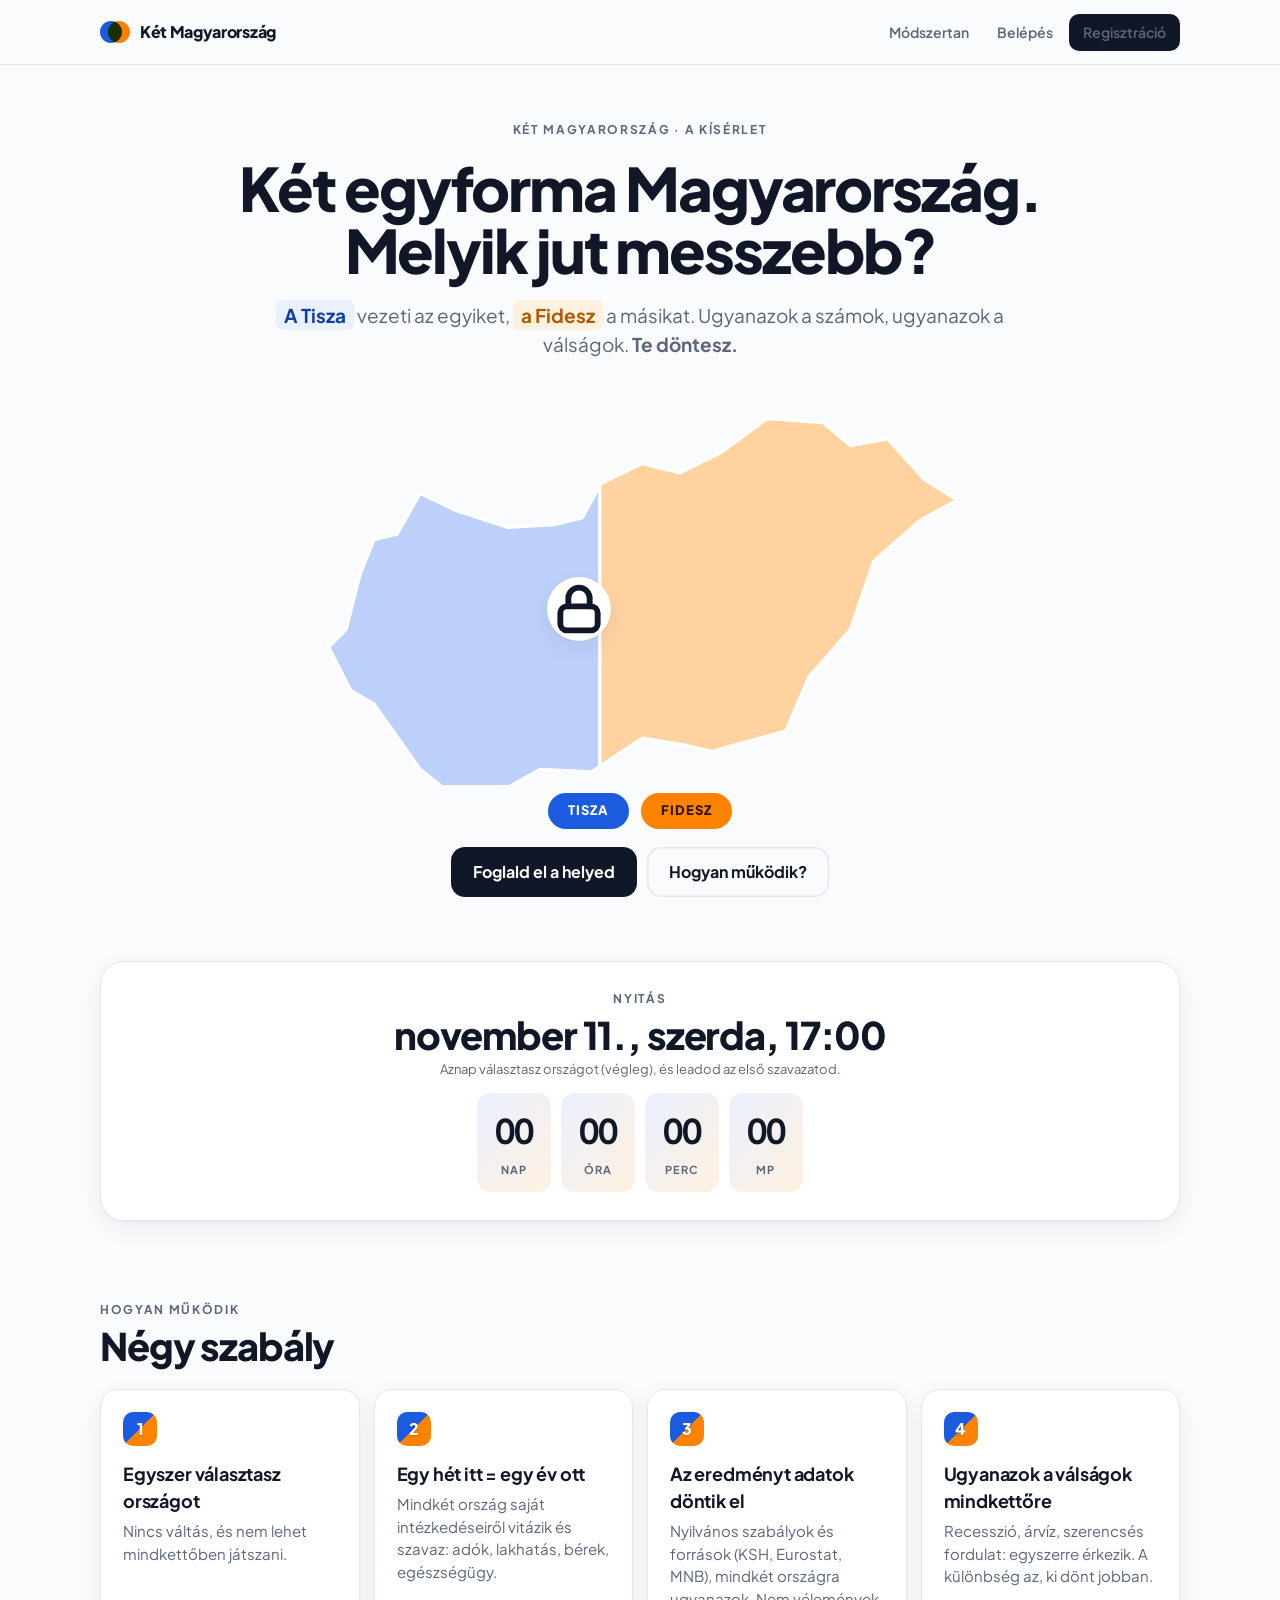
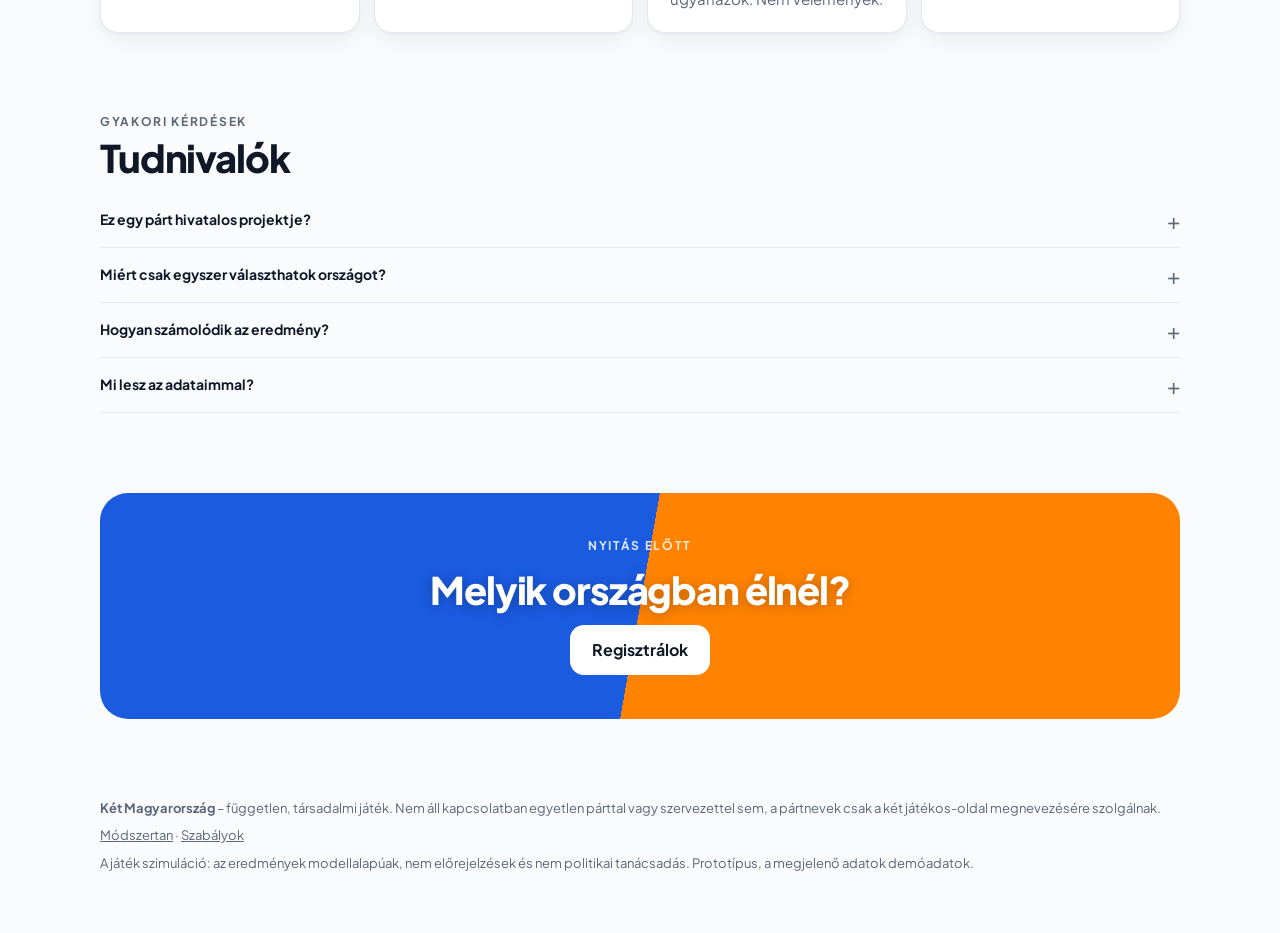
==== demo/index.html @ 7588bc9d "Demó: /demo/ (backend nélkül, localStorage, belépőkód 123456) Co-Authored-By: Claude Sonnet 5.5 <nor" ====
<!doctype html>
<html lang="hu">
<head>
  <meta charset="utf-8">
  <meta name="viewport" content="width=device-width, initial-scale=1">
  <title>Két Magyarország – demó</title>
  <meta name="robots" content="noindex, nofollow">
  <meta name="description" content="Két egyforma Magyarország. Az egyiket a Tisza vezeti, a másikat a Fidesz. Melyik jut messzebb? Te döntesz.">
  <link rel="preconnect" href="https://fonts.googleapis.com">
  <link rel="preconnect" href="https://fonts.gstatic.com" crossorigin>
  <link href="https://fonts.googleapis.com/css2?family=Plus+Jakarta+Sans:wght@400;600;700;800&display=swap" rel="stylesheet">
  <link rel="stylesheet" href="styles.css?v=20261114c">
  <link rel="manifest" href="manifest.json">
  <meta name="theme-color" content="#1b5be0">
  <meta name="apple-mobile-web-app-capable" content="yes">
</head>
<body>
  <header class="top"><div class="wrap">
    <a class="logo" href="#/"><i></i>Két Magyarország</a>
    <nav class="nav" id="nav" aria-label="Főmenü"></nav>
  </div></header>
  <main id="view"></main>
  <nav id="tabbar" class="tabbar" aria-label="Alkalmazás menü" hidden></nav>
  <footer><div class="wrap">
    <div><strong>Két Magyarország</strong> – független, társadalmi játék. Nem áll kapcsolatban egyetlen párttal vagy szervezettel sem, a pártnevek csak a két játékos-oldal megnevezésére szolgálnak.</div>
    <div><a href="#/modszertan">Módszertan</a> · <a href="#/szabalyok">Szabályok</a></div>
    <div>A játék szimuláció: az eredmények modellalapúak, nem előrejelzések és nem politikai tanácsadás. Prototípus, a megjelenő adatok demóadatok.</div>
  </div></footer>
  <script src="config.js?v=20261114c"></script>
  <script src="data/catalog.js?v=20261114c"></script>
  <script src="vote.js?v=20261114c"></script>
  <script src="ui.js?v=20261114c"></script>
  <script src="civic.js?v=20261114c"></script>
  <script src="forum.js?v=20261114c"></script>
  <script src="country.js?v=20261114c"></script>
  <script src="pages.js?v=20261114c"></script>
  <script src="sb.js?v=20261114c"></script>
  <script src="app.js?v=20261114c"></script>
</body>
</html>
---- demo/styles.css ----
:root {
  --tisza: #1b5be0;
  --tisza-ink: #0f3fa6;
  --tisza-soft: #eaf0fe;
  --tisza-mid: #c5d6fb;
  --fidesz: #ff8300;
  --fidesz-ink: #b25a00;
  --fidesz-soft: #fff1e0;
  --fidesz-mid: #ffd6a3;
  --bg: #fafbfd;
  --card: #ffffff;
  --ink: #101828;
  --muted: #5b6678;
  --line: #e4e8f0;
  --radius: 18px;
  --shadow: 0 1px 2px rgba(16, 24, 40, 0.04), 0 8px 24px rgba(16, 24, 40, 0.06);
  --font: "Plus Jakarta Sans", system-ui, -apple-system, "Segoe UI", sans-serif;
}
* { box-sizing: border-box; margin: 0; }
html { scroll-behavior: smooth; }
body { font-family: var(--font); background: var(--bg); color: var(--ink); line-height: 1.5; -webkit-font-smoothing: antialiased; }
a { color: inherit; }
button, input, select { font: inherit; color: inherit; }
.wrap { width: min(1080px, 100% - 32px); margin-inline: auto; }
.sr { position: absolute; width: 1px; height: 1px; overflow: hidden; clip: rect(0 0 0 0); }

/* header */
.top { position: sticky; top: 0; z-index: 20; background: rgba(250, 251, 253, 0.85); backdrop-filter: blur(10px); border-bottom: 1px solid var(--line); }
.top .wrap { display: flex; align-items: center; justify-content: space-between; height: 64px; gap: 12px; }
.logo { display: flex; align-items: center; gap: 10px; white-space: nowrap; font-weight: 800; letter-spacing: -0.02em; text-decoration: none; }
.logo i { position: relative; width: 30px; height: 22px; display: block; }
.logo i::before, .logo i::after { content: ""; position: absolute; top: 0; width: 22px; height: 22px; border-radius: 50%; mix-blend-mode: multiply; }
.logo i::before { left: 0; background: var(--tisza); }
.logo i::after { right: 0; background: var(--fidesz); }
.nav { display: flex; align-items: center; gap: 4px; }
.nav a { text-decoration: none; padding: 8px 12px; border-radius: 10px; font-weight: 600; font-size: 14px; color: var(--muted); }
.nav a:hover, .nav a.on { color: var(--ink); background: #eef1f6; }

/* buttons */
.btn { display: inline-flex; align-items: center; justify-content: center; gap: 8px; border: 0; cursor: pointer; text-decoration: none; font-weight: 700; padding: 13px 22px; border-radius: 14px; background: var(--ink); color: #fff; transition: transform 0.12s, box-shadow 0.12s, opacity 0.12s; }
.btn:hover { transform: translateY(-1px); box-shadow: var(--shadow); }
.btn:active { transform: translateY(0); }
.btn:disabled { opacity: 0.4; pointer-events: none; }
.btn.tisza { background: var(--tisza); color: #fff; }
.btn.fidesz { background: var(--fidesz); color: #2a1500; }
.btn.ghost { background: transparent; color: var(--ink); box-shadow: inset 0 0 0 1.5px var(--line); }
.btn.sm { padding: 8px 14px; border-radius: 10px; font-size: 14px; }
.btn.block { width: 100%; }
:focus-visible { outline: 3px solid var(--tisza); outline-offset: 2px; }

/* type */
h1 { font-size: clamp(34px, 6vw, 60px); line-height: 1.04; letter-spacing: -0.035em; font-weight: 800; }
h2 { font-size: clamp(26px, 4vw, 38px); line-height: 1.1; letter-spacing: -0.03em; font-weight: 800; }
h3 { font-size: 18px; letter-spacing: -0.01em; }
.eyebrow { font-size: 12px; font-weight: 700; letter-spacing: 0.14em; text-transform: uppercase; color: var(--muted); }
.lead { font-size: clamp(16px, 2vw, 19px); color: var(--muted); max-width: 56ch; }
.tag { display: inline-block; padding: 1px 8px; border-radius: 6px; font-weight: 700; }
.tag.t { background: var(--tisza-soft); color: var(--tisza-ink); }
.tag.f { background: var(--fidesz-soft); color: var(--fidesz-ink); }
.t-txt { color: var(--tisza); } .f-txt { color: var(--fidesz-ink); }

/* hero */
.hero { padding: 56px 0 24px; text-align: center; display: grid; gap: 18px; justify-items: center; }
.hero .lead { margin-inline: auto; }
.map-wrap { position: relative; width: min(680px, 100%); margin: 12px auto 0; }
.map-wrap svg { width: 100%; height: auto; display: block; }
.map-wrap .lock { position: absolute; left: 41%; top: 50%; transform: translate(-50%, -50%); width: 64px; height: 64px; border-radius: 50%; background: #fff; box-shadow: var(--shadow); display: grid; place-items: center; }
.map-labels { display: flex; justify-content: center; gap: 12px; margin-top: 8px; }
.pill { padding: 8px 20px; border-radius: 99px; font-weight: 800; font-size: 13px; letter-spacing: 0.08em; text-transform: uppercase; }
.pill.t { background: var(--tisza); color: #fff; } .pill.f { background: var(--fidesz); color: #2a1500; }
.cta-row { display: flex; gap: 10px; flex-wrap: wrap; justify-content: center; }

/* countdown */
.count { background: var(--card); border: 1px solid var(--line); border-radius: 24px; padding: 28px; margin: 40px 0; text-align: center; box-shadow: var(--shadow); }
.count .cells { display: flex; justify-content: center; gap: 10px; margin-top: 14px; }
.count .cell { min-width: 74px; padding: 12px 6px; border-radius: 14px; background: linear-gradient(135deg, var(--tisza-soft), var(--fidesz-soft)); }
.count .cell b { display: block; font-size: 34px; font-variant-numeric: tabular-nums; letter-spacing: -0.03em; }
.count .cell span { font-size: 11px; font-weight: 700; letter-spacing: 0.1em; text-transform: uppercase; color: var(--muted); }

/* sections */
section.s { padding: 40px 0; }
.steps { display: grid; grid-template-columns: repeat(auto-fit, minmax(230px, 1fr)); gap: 14px; margin-top: 22px; }
.card { background: var(--card); border: 1px solid var(--line); border-radius: var(--radius); padding: 22px; box-shadow: var(--shadow); }
.card .n { display: grid; place-items: center; width: 34px; height: 34px; border-radius: 10px; font-weight: 800; color: #fff; background: linear-gradient(135deg, var(--tisza) 50%, var(--fidesz) 50%); margin-bottom: 14px; text-shadow: 0 1px 2px rgba(0,0,0,.25); }
.card p { color: var(--muted); margin-top: 6px; font-size: 15px; }
.faq details { border-bottom: 1px solid var(--line); padding: 16px 0; }
.faq summary { cursor: pointer; font-weight: 700; list-style: none; display: flex; justify-content: space-between; gap: 12px; }
.faq summary::after { content: "+"; font-weight: 400; font-size: 22px; line-height: 1; color: var(--muted); }
.faq details[open] summary::after { content: "–"; }
.faq p { color: var(--muted); margin-top: 8px; max-width: 70ch; }
.band { background: linear-gradient(100deg, var(--tisza) 0 50%, var(--fidesz) 50% 100%); border-radius: 28px; padding: 44px 24px; text-align: center; color: #fff; display: grid; gap: 14px; justify-items: center; }
.band h2 { color: #fff; text-shadow: 0 2px 12px rgba(0,0,0,.25); }
.band .btn { background: #fff; color: var(--ink); }
footer { padding: 40px 0 60px; color: var(--muted); font-size: 13px; }
footer .wrap { display: grid; gap: 8px; }

/* auth / forms */
.auth { width: min(460px, 100% - 32px); margin: 48px auto; display: grid; gap: 18px; }
.auth h1 { font-size: 34px; }
.field { display: grid; gap: 6px; }
.field label { font-size: 14px; font-weight: 700; }
.field input, .field select { padding: 13px 14px; border-radius: 12px; border: 1.5px solid var(--line); background: #fff; }
.field input:focus, .field select:focus { outline: none; border-color: var(--tisza); box-shadow: 0 0 0 4px var(--tisza-soft); }
.field small, .hint { color: var(--muted); font-size: 13px; }
.field .err { color: #c0262d; font-size: 13px; font-weight: 600; }
.check { display: flex; gap: 10px; align-items: flex-start; font-size: 14px; color: var(--muted); }
.check input { margin-top: 3px; width: 18px; height: 18px; accent-color: var(--tisza); flex: none; }
.codes { display: flex; gap: 8px; }
.codes input { width: 100%; text-align: center; font-size: 24px; font-weight: 800; padding: 12px 0; border-radius: 12px; border: 1.5px solid var(--line); }
.demo { background: #f2f4f8; border-radius: 12px; padding: 10px 14px; font-size: 13px; color: var(--muted); }
.steps-bar { display: flex; gap: 6px; }
.steps-bar i { flex: 1; height: 5px; border-radius: 9px; background: var(--line); }
.steps-bar i.on { background: var(--ink); }

/* pick */
.pick { display: grid; grid-template-columns: 1fr 1fr; gap: 16px; margin-top: 24px; }
.opt { position: relative; text-align: left; cursor: pointer; border-radius: 24px; padding: 28px; border: 2px solid transparent; display: grid; gap: 12px; transition: transform .15s, box-shadow .15s; min-height: 260px; align-content: end; }
.opt:hover { transform: translateY(-3px); box-shadow: var(--shadow); }
.opt.t { background: var(--tisza-soft); } .opt.f { background: var(--fidesz-soft); }
.opt.sel.t { border-color: var(--tisza); } .opt.sel.f { border-color: var(--fidesz); }
.opt h2 { font-size: 34px; }
.opt.t h2 { color: var(--tisza-ink); } .opt.f h2 { color: var(--fidesz-ink); }
.opt p { color: var(--muted); }
.opt .dot { position: absolute; top: 22px; right: 22px; width: 30px; height: 30px; border-radius: 50%; background: #fff; display: grid; place-items: center; font-weight: 800; opacity: 0; }
.opt.sel .dot { opacity: 1; }
.opt.t .dot { color: var(--tisza); } .opt.f .dot { color: var(--fidesz-ink); }
.modal { position: fixed; inset: 0; background: rgba(16, 24, 40, 0.5); display: grid; place-items: center; z-index: 50; padding: 16px; }
.modal .box { background: #fff; border-radius: 24px; padding: 28px; width: min(440px, 100%); display: grid; gap: 16px; box-shadow: 0 30px 80px rgba(0,0,0,.3); }

/* app */
.page { padding: 28px 0 60px; display: grid; gap: 22px; }
.pagehead { display: flex; justify-content: space-between; align-items: flex-end; gap: 12px; flex-wrap: wrap; }
.banner { background: #fff8e6; border: 1px solid #ffe3a3; color: #7a5200; border-radius: 12px; padding: 8px 14px; font-size: 13px; text-align: center; }
.me { display: inline-flex; align-items: center; gap: 8px; padding: 6px 14px 6px 8px; border-radius: 99px; font-weight: 700; font-size: 14px; }
.me.t { background: var(--tisza-soft); color: var(--tisza-ink); } .me.f { background: var(--fidesz-soft); color: var(--fidesz-ink); }
.me b { width: 22px; height: 22px; border-radius: 50%; display: block; }
.me.t b { background: var(--tisza); } .me.f b { background: var(--fidesz); }
.grid2 { display: grid; grid-template-columns: 1.3fr 1fr; gap: 16px; }
.score { display: grid; grid-template-columns: 1fr auto 1fr; gap: 0; align-items: center; }
.score .side { padding: 8px 4px; text-align: center; }
.score .side strong { display: block; font-size: 44px; letter-spacing: -0.04em; line-height: 1; }
.score .side.t strong { color: var(--tisza); } .score .side.f strong { color: var(--fidesz-ink); }
.score .vs { font-weight: 800; color: var(--muted); font-size: 13px; padding: 0 10px; }
.score small { color: var(--muted); font-weight: 600; }
.kpis { display: grid; gap: 14px; margin-top: 18px; }
.kpi .row { display: flex; justify-content: space-between; font-size: 14px; margin-bottom: 6px; }
.kpi .row span:first-child { font-weight: 700; }
.kpi .bar { display: flex; height: 10px; border-radius: 9px; overflow: hidden; background: var(--line); gap: 2px; }
.kpi .bar i { display: block; transition: width .6s; }
.kpi .bar .t { background: var(--tisza); } .kpi .bar .f { background: var(--fidesz); }
.kpi .vals { display: flex; justify-content: space-between; font-size: 12px; font-weight: 700; margin-top: 4px; }
.event { background: linear-gradient(135deg, #fff, #f4f6fb); }
.event .badge { display: inline-block; font-size: 12px; font-weight: 800; padding: 3px 10px; border-radius: 99px; background: #ffe9e9; color: #b42318; letter-spacing: .06em; text-transform: uppercase; }
.list { display: grid; gap: 10px; }
.list li { list-style: none; display: flex; gap: 10px; align-items: flex-start; font-size: 14px; padding: 10px 0; border-bottom: 1px solid var(--line); }
.list li:last-child { border: 0; }
.dotc { flex: none; width: 10px; height: 10px; border-radius: 50%; margin-top: 6px; }
.dotc.t { background: var(--tisza); } .dotc.f { background: var(--fidesz); } .dotc.n { background: #b8c0cf; }

.measure { display: grid; gap: 14px; }
.measure .topic { font-size: 12px; font-weight: 800; letter-spacing: .12em; text-transform: uppercase; color: var(--muted); }
.choice { display: grid; gap: 8px; }
.choice button { position: relative; overflow: hidden; text-align: left; padding: 14px 16px; border-radius: 14px; border: 1.5px solid var(--line); background: #fff; cursor: pointer; display: grid; gap: 2px; transition: border-color .15s; }
.choice button:hover { border-color: #b9c2d3; }
.choice button b { position: relative; z-index: 1; }
.choice button span { position: relative; z-index: 1; font-size: 13px; color: var(--muted); }
.choice .fill { position: absolute; inset: 0 auto 0 0; z-index: 0; opacity: .9; transition: width .6s; }
.mine.t .choice .fill { background: var(--tisza-soft); } .mine.f .choice .fill { background: var(--fidesz-soft); }
.choice button.picked.t { border-color: var(--tisza); } .choice button.picked.f { border-color: var(--fidesz); }
.choice .pct { position: absolute; right: 14px; top: 14px; z-index: 1; font-weight: 800; }
.chart { width: 100%; height: auto; }
.legend { display: flex; gap: 16px; font-size: 13px; font-weight: 700; margin-bottom: 8px; }
.legend i { display: inline-block; width: 10px; height: 10px; border-radius: 3px; margin-right: 6px; }
table.src { width: 100%; border-collapse: collapse; font-size: 14px; }
table.src td, table.src th { text-align: left; padding: 10px 8px; border-bottom: 1px solid var(--line); }
table.src th { color: var(--muted); font-size: 12px; text-transform: uppercase; letter-spacing: .08em; }
.toast { position: fixed; left: 50%; bottom: 24px; transform: translateX(-50%); background: var(--ink); color: #fff; padding: 12px 18px; border-radius: 12px; font-weight: 600; font-size: 14px; z-index: 60; box-shadow: var(--shadow); }

@media (max-width: 760px) {
  .pick, .grid2 { grid-template-columns: 1fr; }
  .opt { min-height: 190px; }
  .nav a.hide-m { display: none; }
  .logo { font-size: 15px; gap: 8px; }
  .nav a { padding: 8px 8px; }
  .count .cell { min-width: 58px; } .count .cell b { font-size: 26px; }
  .score .side strong { font-size: 34px; }
}
@media (prefers-reduced-motion: reduce) { * { transition: none !important; scroll-behavior: auto !important; } }

/* katalógus, precedensek */
.ctx { border: 1px solid var(--line); border-radius: 14px; padding: 12px 14px; background: #fcfcfe; }
.ctx summary, details summary { cursor: pointer; font-weight: 700; font-size: 14px; }
.ctxgrid { display: grid; grid-template-columns: 1fr 1fr; gap: 10px; margin: 10px 0; }
.ctxc { border-radius: 12px; padding: 12px; font-size: 14px; }
.ctxc.t { background: var(--tisza-soft); } .ctxc.f { background: var(--fidesz-soft); }
.ctxc b { display: block; font-size: 12px; text-transform: uppercase; letter-spacing: .08em; margin-bottom: 4px; }
.ctxc.t b { color: var(--tisza-ink); } .ctxc.f b { color: var(--fidesz-ink); }
.choice button .pp, .choice button .pm { position: relative; z-index: 1; font-style: normal; font-weight: 800; display: inline-block; width: 14px; }
.pp { color: #12805c; } .pm { color: #b42318; }
.ev { border-top: 1px dashed var(--line); padding-top: 12px; display: grid; gap: 10px; }
.ev h4 { font-size: 14px; }
.evrow { display: flex; gap: 12px; align-items: flex-start; font-size: 14px; }
.evrow p { margin: 2px 0; } .evrow .num { font-weight: 700; }
.vb { display: inline-block; flex: none; font-size: 11px; font-weight: 800; padding: 3px 9px; border-radius: 99px; white-space: nowrap; }
.vb.ok { background: #dcf5e9; color: #0b6b4a; } .vb.mid { background: #fff1c9; color: #7a5200; } .vb.bad { background: #ffe1e1; color: #a1241c; }
.closed { border-top: 1px solid var(--line); padding: 14px 0; display: grid; gap: 8px; }
.closed h4 { font-size: 17px; }
.decs { display: grid; grid-template-columns: 1fr 1fr; gap: 8px; }
.dec { border-radius: 12px; padding: 10px 12px; font-size: 14px; } .dec b { display: block; font-size: 11px; text-transform: uppercase; letter-spacing: .08em; }
.dec.t { background: var(--tisza-soft); color: var(--tisza-ink); } .dec.f { background: var(--fidesz-soft); color: var(--fidesz-ink); }

/* vita */
.tabs { display: flex; gap: 8px; flex-wrap: wrap; }
.tab { border: 1.5px solid var(--line); background: #fff; border-radius: 99px; padding: 8px 16px; font-weight: 700; cursor: pointer; font-size: 14px; }
.tab.on { background: var(--ink); color: #fff; border-color: var(--ink); }
.tab.on.t { background: var(--tisza); border-color: var(--tisza); } .tab.on.f { background: var(--fidesz); border-color: var(--fidesz); color: #2a1500; }
.tab.locked { opacity: .5; cursor: not-allowed; }
.chat { padding: 0; overflow: hidden; display: grid; }
.rules { background: #f4f6fb; padding: 10px 16px; font-size: 13px; color: var(--muted); border-bottom: 1px solid var(--line); }
.msgs { max-height: 440px; overflow-y: auto; padding: 14px 16px; display: grid; gap: 10px; align-content: start; }
.msg { border-left: 4px solid var(--line); background: #fafbfd; border-radius: 0 12px 12px 0; padding: 10px 12px; }
.msg.t { border-color: var(--tisza); } .msg.f { border-color: var(--fidesz); }
.msg.own { background: #f1f5ff; }
.msg .mh { display: flex; flex-wrap: wrap; gap: 6px 8px; align-items: center; font-size: 13px; }
.msg .side { font-size: 11px; font-weight: 800; text-transform: uppercase; letter-spacing: .06em; }
.msg.t .side { color: var(--tisza); } .msg.f .side { color: var(--fidesz-ink); }
.msg p { margin: 4px 0 6px; font-size: 15px; }
.chip { font-size: 11px; font-weight: 700; padding: 2px 8px; border-radius: 99px; background: #eef1f6; }
.chip.s-pro { background: #dcf5e9; color: #0b6b4a; } .chip.s-con { background: #ffe1e1; color: #a1241c; } .chip.s-q { background: #e8ecfb; color: #2a3a8c; }
.ma { display: flex; gap: 10px; }
.lk { border: 0; background: none; cursor: pointer; font-size: 12px; font-weight: 700; color: var(--muted); padding: 2px 0; }
.lk.on { color: var(--tisza); }
.compose { border-top: 1px solid var(--line); padding: 12px 16px; display: grid; gap: 8px; }
.compose textarea { width: 100%; padding: 12px; border-radius: 12px; border: 1.5px solid var(--line); resize: vertical; font: inherit; }
.compose textarea:focus, .compose select:focus { outline: none; border-color: var(--tisza); box-shadow: 0 0 0 4px var(--tisza-soft); }
.compose select { padding: 8px 10px; border-radius: 10px; border: 1.5px solid var(--line); background: #fff; }
.crow { display: flex; gap: 10px; align-items: center; justify-content: space-between; flex-wrap: wrap; }
.stance { display: flex; gap: 6px; } .st { border: 1.5px solid var(--line); background: #fff; border-radius: 99px; padding: 6px 12px; font-size: 13px; font-weight: 700; cursor: pointer; }
.st.on { background: var(--ink); color: #fff; border-color: var(--ink); }
@media (max-width: 760px) { .ctxgrid, .decs { grid-template-columns: 1fr; } }

.ok-chk { color: #0b6b4a; font-weight: 700; }

/* alkalmazás-váz: alsó tabsáv */
.tabbar { position: fixed; left: 50%; bottom: 0; transform: translateX(-50%); width: min(560px, 100%); display: flex; background: rgba(255,255,255,.96); backdrop-filter: blur(12px); border: 1px solid var(--line); border-bottom: 0; border-radius: 18px 18px 0 0; z-index: 30; padding-bottom: env(safe-area-inset-bottom); box-shadow: 0 -6px 24px rgba(16,24,40,.06); }
.tabbar[hidden] { display: none; }
.tabbar a { flex: 1; display: grid; justify-items: center; gap: 2px; padding: 9px 0 8px; text-decoration: none; color: var(--muted); font-size: 11px; font-weight: 700; }
.tabbar a.on { color: var(--ink); } .tabbar a.on svg { stroke: var(--tisza); }
body.has-tabbar { padding-bottom: 76px; } body.has-tabbar footer { display: none; }
/* kezdőlap */
.tasks { display: grid; gap: 10px; }
.task { display: flex; align-items: center; gap: 12px; padding: 14px 16px; border: 1px solid var(--line); border-radius: 16px; background: #fff; text-decoration: none; }
.task div { flex: 1; display: grid; } .task span { color: var(--muted); font-size: 13px; } .task em { font-style: normal; color: var(--muted); font-size: 22px; }
.chk { width: 24px; height: 24px; border-radius: 50%; border: 2px solid #c8cfdb; display: grid; place-items: center; font-style: normal; font-weight: 800; font-size: 13px; color: #fff; flex: none; }
.task.done .chk { background: #12805c; border-color: #12805c; } .task.done b { text-decoration: line-through; color: var(--muted); }
.ann { background: #f7f9fe; }
/* politika, javaslatok */
.gov { display: grid; gap: 4px; } .govrow { display: flex; justify-content: space-between; padding: 9px 0; border-bottom: 1px solid var(--line); font-size: 15px; } .govrow:last-child { border: 0; }
.cand { background: #fff; border: 1px solid var(--line); border-radius: 16px; padding: 14px 16px; display: grid; gap: 8px; margin-top: 10px; }
.cand.me2 { border-color: var(--ink); } .cand .ch { display: flex; gap: 8px; align-items: center; flex-wrap: wrap; } .cand p { margin: 0; }
.tp { display: flex; gap: 6px; flex-wrap: wrap; } .cb { display: flex; justify-content: space-between; align-items: center; }
.chips { display: flex; gap: 6px; overflow-x: auto; padding-bottom: 6px; scrollbar-width: thin; }
.chipb { flex: none; border: 1.5px solid var(--line); background: #fff; border-radius: 99px; padding: 6px 13px; font-size: 13px; font-weight: 700; cursor: pointer; }
.chipb.on { background: var(--ink); color: #fff; border-color: var(--ink); } .chipb.parl { border-color: #101828; }
.cand-b { background: var(--ink); color: #fff; }
.msg.hid { background: #f2f4f8; border-color: #cfd5e1; } 
.chatrow { display: grid; gap: 2px; text-align: left; width: 100%; padding: 12px 14px; border: 1px solid var(--line); border-radius: 14px; background: #fff; cursor: pointer; margin-top: 8px; }
code { background: #eef1f6; padding: 1px 6px; border-radius: 6px; font-size: 12px; }
/* technikai részletek, mutatók, módszertan */
.chip.eff.pos { background: #dcf5e9; color: #0b6b4a; } .chip.eff.neg { background: #ffe1e1; color: #a1241c; }
.opt2 { display: grid; gap: 4px; } .tech { padding: 2px 6px; } .tech summary { font-size: 12px; color: var(--muted); }
.ind { border-top: 1px solid var(--line); padding: 10px 0; } .ind summary { display: flex; justify-content: space-between; gap: 12px; font-size: 15px; }
.mv { list-style: none; padding: 0; display: grid; gap: 6px; } .mv li { display: flex; justify-content: space-between; gap: 12px; font-size: 14px; } .mv em { font-style: normal; font-weight: 700; white-space: nowrap; }
.mv.plain li { display: list-item; list-style: disc; margin-left: 18px; }
.mrow { display: flex; justify-content: space-between; gap: 12px; padding: 8px 0; border-bottom: 1px solid var(--line); font-size: 14px; }
.mt { border-top: 1px solid var(--line); padding: 10px 0; } .mq { padding: 10px 0 10px 12px; border-left: 3px solid var(--line); margin-top: 8px; display: grid; gap: 6px; } .mq h4 { font-size: 15px; } .mo { display: grid; gap: 4px; }

/* ===== 2. kör: minta szerinti felület ===== */
.ti { flex: none; vertical-align: -3px; }
.av { display: inline-grid; place-items: center; border-radius: 50%; color: #fff; font-style: normal; font-weight: 800; flex: none; }
.tchip { display: inline-flex; align-items: center; gap: 5px; padding: 3px 9px; border-radius: 99px; background: #f3f5f9; font-size: 12px; font-weight: 600; border: 0; color: var(--ink); }
.tchip.sel { padding: 7px 13px; font-size: 13px; background: #fff; border: 1.5px solid var(--line); cursor: pointer; }
.tchip.sel.on { background: var(--ink); color: #fff; border-color: var(--ink); } .tchip.sel.on.all { background: var(--tisza); border-color: var(--tisza); }
body.fz .tchip.sel.on.all { background: var(--fidesz); }
.wrapc { flex-wrap: wrap; overflow: visible; }
.seg { display: flex; background: #eef1f6; border-radius: 14px; padding: 4px; gap: 2px; } .seg button { flex: 1; border: 0; background: transparent; padding: 9px 6px; border-radius: 11px; font-weight: 700; font-size: 14px; cursor: pointer; color: var(--muted); }
.seg button.on { background: #fff; color: var(--ink); box-shadow: 0 1px 3px rgba(16,24,40,.12); } .seg.sm button { padding: 7px 4px; font-size: 13px; }
.status { display: flex; align-items: center; gap: 7px; font-size: 11px; font-weight: 800; letter-spacing: .08em; color: #12805c; } .live { width: 8px; height: 8px; border-radius: 50%; background: #12a36e; display: inline-block; }
.rowlink { display: flex; justify-content: space-between; align-items: center; width: 100%; text-align: left; background: #f4f6fb; border: 0; border-radius: 14px; padding: 12px 16px; cursor: pointer; } .rowlink span { display: grid; font-size: 12px; color: var(--muted); } .rowlink b { color: var(--ink); font-size: 15px; } .rowlink em { font-style: normal; font-size: 20px; color: var(--muted); }
/* bottom sheet */
.sheetwrap { position: fixed; inset: 0; background: rgba(16,24,40,.45); z-index: 60; display: flex; align-items: flex-end; justify-content: center; }
.sheet { position: relative; width: min(560px, 100%); max-height: 92vh; overflow-y: auto; background: #fff; border-radius: 22px 22px 0 0; padding: 14px 18px 22px; animation: up .22s ease-out; }
@keyframes up { from { transform: translateY(40px); opacity: .5; } }
.grab { display: block; width: 40px; height: 4px; border-radius: 9px; background: #d3d8e2; margin: 0 auto 10px; } .sheet .x { position: absolute; right: 14px; top: 20px; width: 32px; height: 32px; border-radius: 50%; border: 0; background: #eef1f6; cursor: pointer; }
.sk { font-size: 12px; color: var(--muted); } .st2 { font-size: 22px; margin-bottom: 8px; } .sb { display: grid; gap: 4px; }
.fl { font-weight: 700; font-size: 14px; margin-top: 12px; display: block; } .inp { width: 100%; padding: 12px 14px; border-radius: 12px; border: 1.5px solid var(--line); font: inherit; margin-top: 6px; } .inp:focus { outline: none; border-color: var(--tisza); box-shadow: 0 0 0 4px var(--tisza-soft); }
.tilegrid { display: grid; grid-template-columns: repeat(3, 1fr); gap: 8px; margin-top: 8px; } .ttile { display: grid; justify-items: center; gap: 6px; padding: 12px 4px; border: 1.5px solid var(--line); background: #fff; border-radius: 14px; font-size: 12px; font-weight: 700; cursor: pointer; } .ttile.on { border-color: var(--ink); background: #f3f5f9; }
.menu { display: grid; gap: 4px; } .menu button { display: grid; gap: 2px; text-align: left; padding: 13px 4px; border: 0; border-bottom: 1px solid var(--line); background: none; font: inherit; font-weight: 700; cursor: pointer; }
/* jelöltek */
.cand { display: flex; gap: 12px; align-items: flex-start; padding: 14px; background: #fff; border: 1px solid var(--line); border-radius: 18px; margin-top: 10px; }
.cand.me2 { border-color: var(--ink); } .upb { flex: none; width: 46px; display: grid; justify-items: center; gap: 2px; padding: 8px 0; border-radius: 12px; border: 1.5px solid var(--line); background: #fff; cursor: pointer; font: inherit; color: var(--ink); }
.upb.on { background: var(--ink); color: #fff; border-color: var(--ink); } .upb b { font-size: 14px; }
.cbody { flex: 1; min-width: 0; display: grid; gap: 6px; } .clab { font-size: 11px; color: var(--muted); font-weight: 600; } .cn { display: flex; gap: 8px; align-items: center; } .slog { font-weight: 800; font-size: 17px; line-height: 1.25; }
.plat { margin: 0; font-size: 14px; white-space: pre-wrap; } .plat.clamp { display: -webkit-box; -webkit-line-clamp: 4; -webkit-box-orient: vertical; overflow: hidden; }
.more, .cfoot button { background: none; border: 0; padding: 0; font: inherit; font-size: 12px; font-weight: 700; text-align: left; cursor: pointer; color: var(--muted); text-decoration: underline; }
.cfoot { display: flex; gap: 14px; align-items: center; font-size: 12px; color: var(--muted); }
.search { width: 100%; padding: 12px 14px; border-radius: 14px; border: 1.5px solid var(--line); font: inherit; } .search:focus { outline: none; border-color: var(--tisza); }
/* kormányfa */
.orgchart { display: grid; justify-items: center; gap: 0; } .role { display: grid; justify-items: center; gap: 2px; border: 1.5px dashed #cfd5e1; border-radius: 16px; padding: 12px 10px; background: #fff; text-align: center; min-width: 0; width: 100%; }
.role.big { width: 200px; } .role.mid { width: 180px; } .role span { font-size: 12px; font-weight: 700; color: var(--muted); } .role b { color: #a0a8b8; font-size: 15px; }
.rav { width: 32px; height: 32px; border-radius: 50%; background: #f1f3f8; display: grid; place-items: center; font-style: normal; color: #a0a8b8; } .vline { width: 2px; height: 14px; background: #d3d8e2; }
.cab { font-size: 11px; letter-spacing: .12em; font-weight: 800; background: #eef1f6; border-radius: 99px; padding: 3px 12px; color: var(--muted); } .cgrid { display: grid; grid-template-columns: 1fr 1fr; gap: 10px; width: 100%; margin-top: 12px; }
/* kezdőlap */
.tiles { display: grid; grid-template-columns: 1fr 1fr; gap: 10px; } .tile { display: grid; gap: 2px; text-align: left; padding: 14px; background: #fff; border: 1px solid var(--line); border-radius: 16px; text-decoration: none; cursor: pointer; font: inherit; color: var(--ink); } .tile span { font-size: 12px; color: var(--muted); }
.mini { display: flex; gap: 10px; padding: 10px 0; border-top: 1px solid var(--line); } .up { display: grid; justify-items: center; width: 40px; flex: none; font-size: 13px; } .x2 { position: absolute; right: 12px; top: 10px; border: 0; background: none; cursor: pointer; font-size: 16px; color: var(--muted); } .ann { position: relative; }
/* szavazás */
.prog { height: 6px; background: #e8ebf2; border-radius: 9px; overflow: hidden; } .prog i { display: block; height: 100%; background: var(--ink); transition: width .4s; }
.badge2 { font-size: 11px; font-weight: 800; letter-spacing: .06em; color: #12805c; background: #e3f6ed; padding: 3px 10px; border-radius: 99px; } .badge2.done { background: #eef1f6; color: var(--muted); }
.mq2 { display: flex; justify-content: space-between; gap: 10px; align-items: flex-start; } .mq2 h2 { font-size: 20px; line-height: 1.2; } .measure { gap: 12px; }
.choice { display: grid; gap: 10px; } .opt2 { border: 1.5px solid var(--line); border-radius: 16px; padding: 4px; background: #fff; display: grid; gap: 2px; } .opt2.picked.t { border-color: var(--tisza); background: #f6f9ff; } .opt2.picked.f { border-color: var(--fidesz); background: #fffaf3; }
.choice .opt2 > button:first-child { position: relative; overflow: hidden; display: flex; gap: 12px; align-items: flex-start; text-align: left; padding: 12px; border: 0; background: transparent; cursor: pointer; border-radius: 12px; } .choice .opt2 > button:disabled { cursor: default; }
.radio { flex: none; width: 20px; height: 20px; border-radius: 50%; border: 2px solid #b7bfce; margin-top: 2px; position: relative; z-index: 1; } .radio.on { border-color: var(--ink); background: radial-gradient(var(--ink) 0 45%, #fff 50%); }
.otxt { display: grid; gap: 2px; position: relative; z-index: 1; } .otxt span { font-size: 13px; color: var(--muted); font-weight: 400; } .choice .pct { top: 12px; }
.techb { align-self: start; margin: 0 0 6px 12px; padding: 5px 12px; border-radius: 99px; border: 0; background: #eef1fb; font: inherit; font-size: 12px; font-weight: 700; cursor: pointer; }
.tech-in { padding: 6px 14px 12px; display: grid; gap: 6px; font-size: 14px; } .trow { display: flex; gap: 8px; align-items: center; } .why summary { font-size: 13px; font-weight: 700; cursor: pointer; }
.empty { display: grid; justify-items: center; text-align: center; gap: 6px; padding: 30px; } .bulb { font-size: 28px; }
.idea { display: flex; gap: 12px; padding: 14px; background: #fff; border: 1px solid var(--line); border-radius: 18px; margin-top: 10px; } .ibody { flex: 1; display: grid; gap: 6px; cursor: pointer; } .ibody h4 { font-size: 16px; }
/* ország */
.gh { margin: 12px 0 2px; font-size: 16px; } .igrid { display: grid; grid-template-columns: 1fr 1fr; gap: 10px; } .icard { display: grid; gap: 4px; align-content: start; padding: 12px; background: #fff; border: 1px solid var(--line); border-radius: 16px; } .icard b { font-size: 24px; letter-spacing: -.02em; } .icard b.na { color: #b8c0cf; } .isrc { font-size: 11px; color: var(--muted); line-height: 1.3; }
.ib { display: flex; gap: 6px; flex-wrap: wrap; margin-top: 4px; } .ib button { border: 0; background: #eef1f6; border-radius: 99px; padding: 5px 10px; font: inherit; font-size: 12px; font-weight: 700; cursor: pointer; }
.sb2 { display: grid; grid-template-columns: 1fr auto 1fr; gap: 8px 10px; align-items: center; text-align: center; } .sb2 .big { font-size: 24px; } .sb2 > span { font-size: 12px; }
/* fórum */
.quote { border-left: 3px solid #cfd5e1; background: #f4f6fb; padding: 4px 10px; font-size: 13px; border-radius: 0 8px 8px 0; margin: 4px 0; } .rq { display: flex; justify-content: space-between; gap: 8px; align-items: center; }
.mact { margin-left: auto; display: flex; gap: 2px; } .ic { border: 0; background: none; cursor: pointer; font-size: 16px; color: var(--muted); padding: 2px 6px; border-radius: 8px; } .at { color: var(--tisza); font-weight: 700; }
.dot { display: inline-block; width: 8px; height: 8px; border-radius: 50%; background: #d92d20; } a.cand-b { text-decoration: none; background: #ffe9e4; color: #b42318; }
.profcard { display: grid; justify-items: center; text-align: center; } .pill.t { background: var(--tisza); color: #fff; } .pill.f { background: var(--fidesz); color: #2a1500; }
.chatrow { display: flex; gap: 12px; align-items: center; text-align: left; } .chatrow > span { display: grid; }
.chips { display: flex; gap: 6px; overflow-x: auto; padding-bottom: 6px; }
@media (max-width: 760px) { .tilegrid { grid-template-columns: repeat(3, 1fr); } .cand { padding: 12px; } }
.page { grid-template-columns: minmax(0, 1fr); } .page > * { min-width: 0; } body { overflow-x: hidden; }
.seg button { white-space: nowrap; padding-inline: 4px; } .crow { min-width: 0; }
body[data-side=fidesz] .tchip.sel.on.all { background: var(--fidesz); border-color: var(--fidesz); color: #2a1500; } body[data-side=fidesz] .tabbar a.on svg { stroke: var(--fidesz-ink); } body[data-side=fidesz] .at { color: var(--fidesz-ink); }
.cfoot { flex-wrap: wrap; gap: 6px 14px; }

.live.off { background: #9aa3b5; } .finalbox { display: grid; gap: 8px; } .fopt { display: flex; gap: 12px; align-items: center; text-align: left; padding: 12px; border: 1.5px solid var(--line); background: #fff; border-radius: 14px; cursor: pointer; font: inherit; } .fopt.on { border-color: var(--ink); background: #f6f8fc; } .fopt:disabled { cursor: default; }
.cand.winner { border-color: #e0a100; background: #fffbea; } .role.held { border-style: solid; border-color: var(--line); } .rs { font-size: 11px; color: var(--muted); font-weight: 400; } .role b { overflow-wrap: anywhere; }
.chip.office { background: #fff1c9; color: #7a5200; } .demo2 { border-style: dashed; background: #fafbfd; } .upb:disabled { opacity: .55; cursor: not-allowed; }
.role.held b { color: var(--ink); }

.back { display: inline-block; font-weight: 700; font-size: 14px; color: var(--muted); text-decoration: none; margin-bottom: 4px; }
.rules { display: grid; gap: 14px; } .rule { display: flex; gap: 12px; align-items: flex-start; }
.rule i { flex: none; width: 26px; height: 26px; border-radius: 50%; background: var(--ink); color: #fff; font-style: normal; font-weight: 800; font-size: 13px; display: grid; place-items: center; }
.morelinks { text-align: center; } .morelinks a { color: inherit; font-weight: 700; } .morelinks .lk { font-size: inherit; display: inline; color: inherit; }
.donecard { display: grid; gap: 8px; justify-items: start; border: 1.5px solid var(--line); }
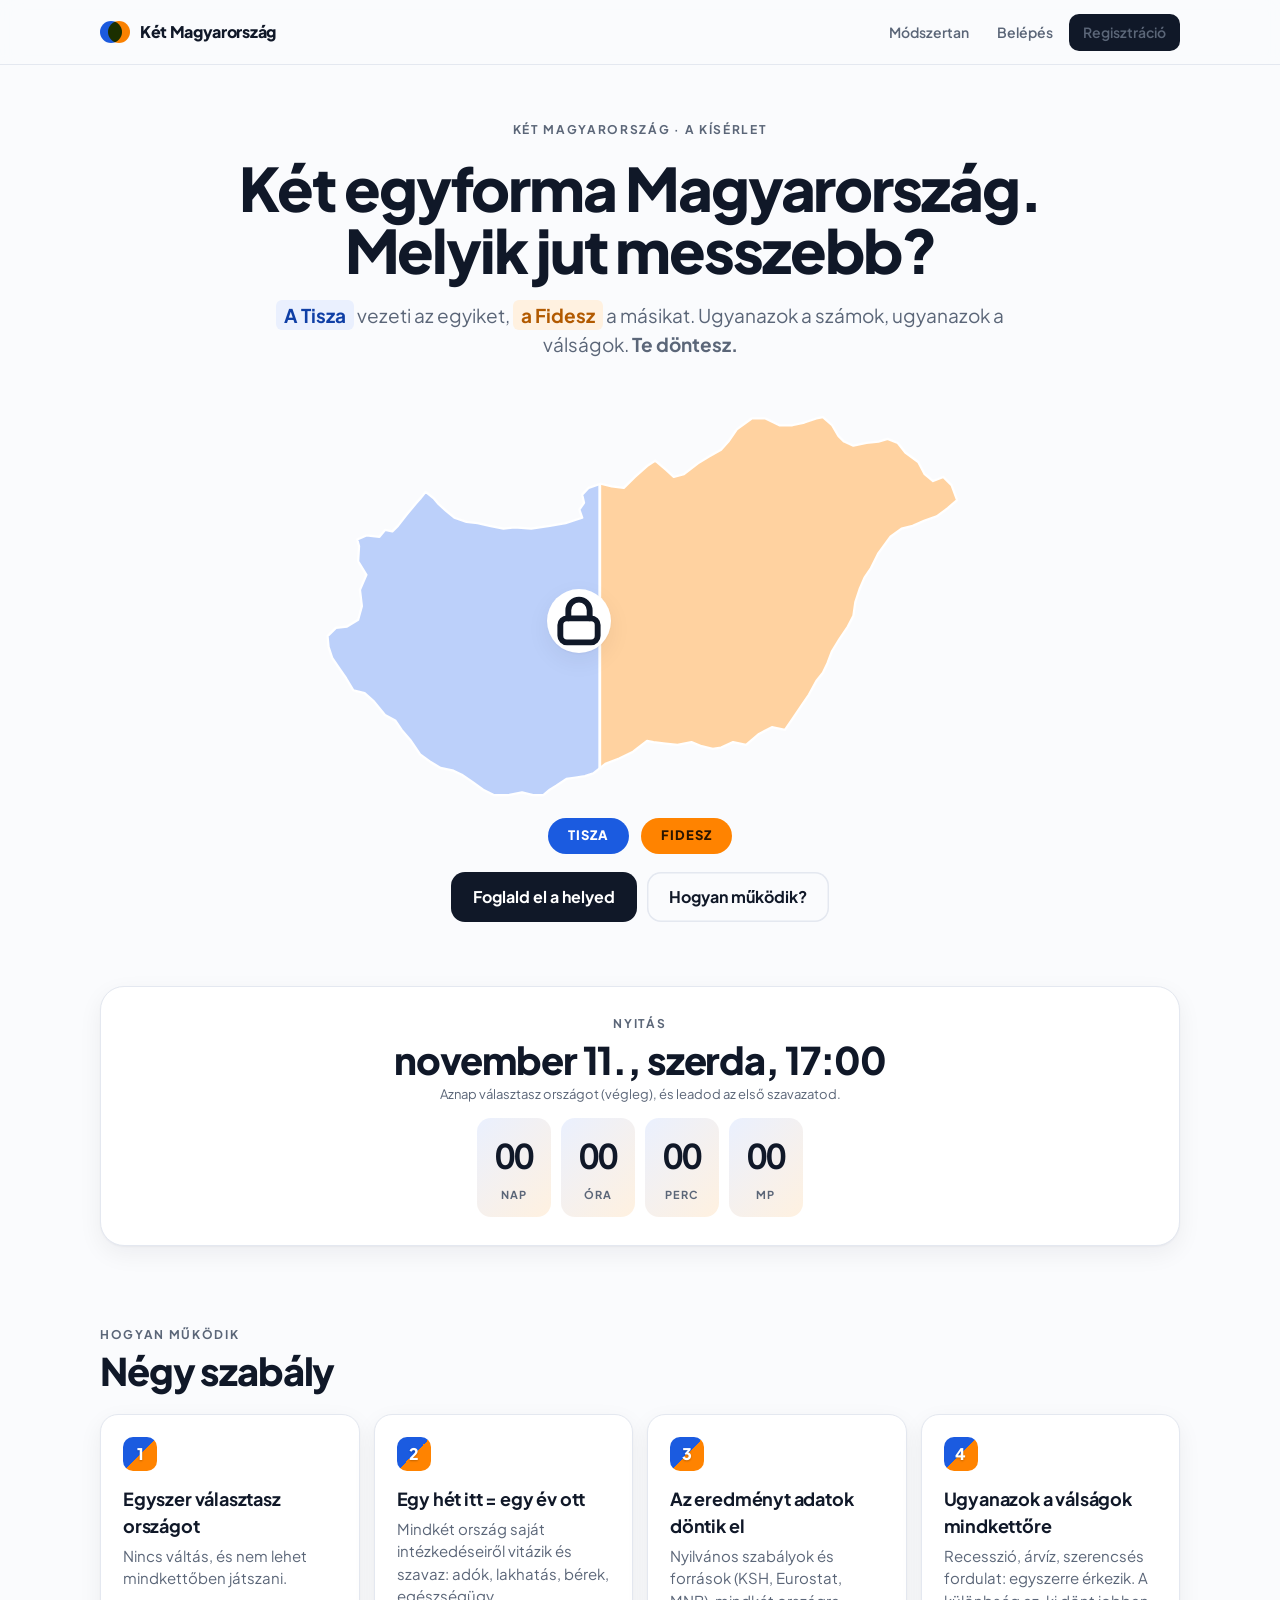
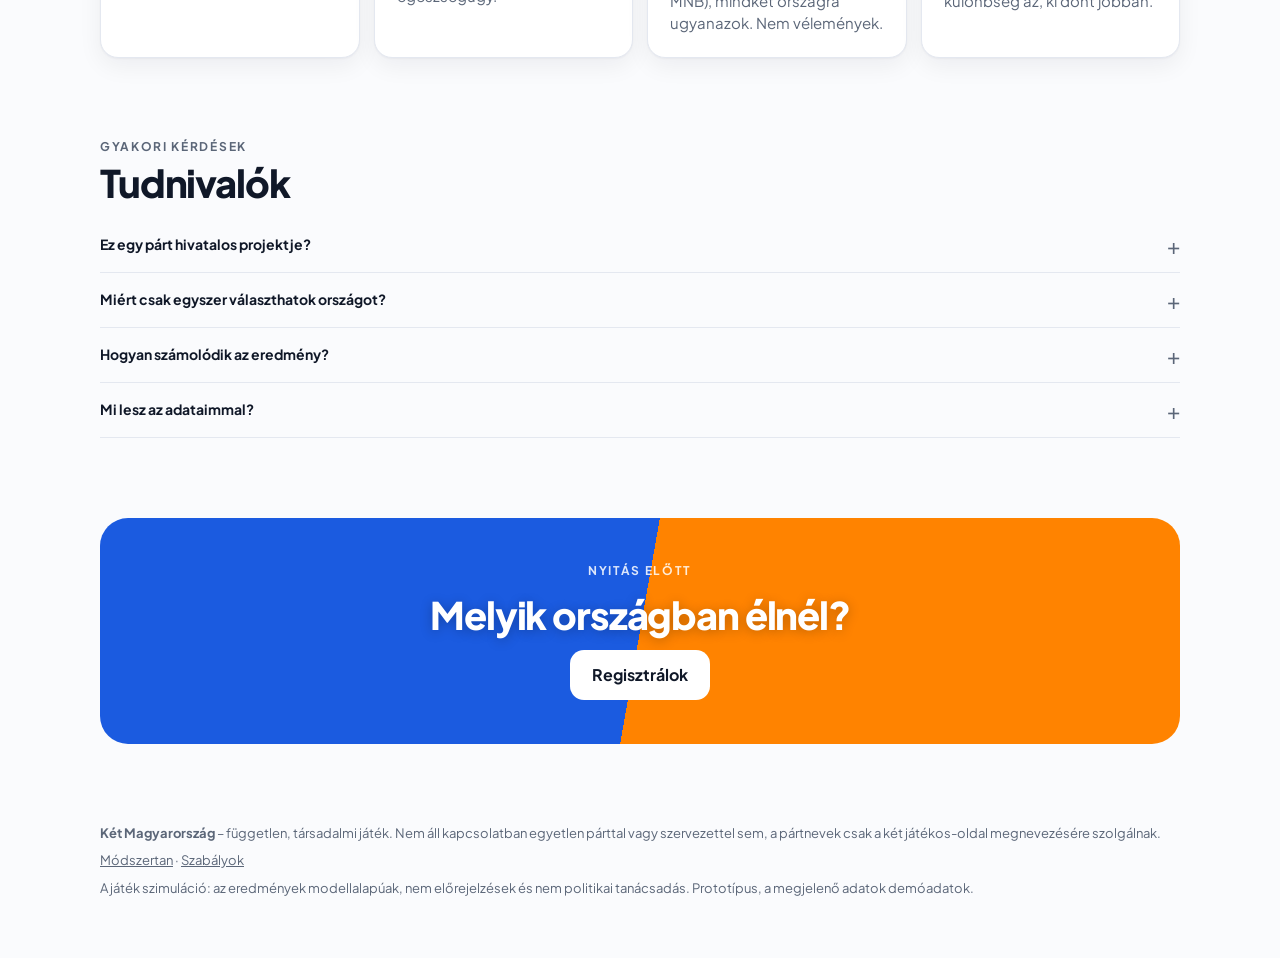
==== commit d717e342: "Részletesebb Magyarország-térkép a főoldalon Co-Authored-By: Claude Sonnet 5.5 <noreply@anthropic.co" ====
--- a/demo/index.html
+++ b/demo/index.html
@@ -9,7 +9,7 @@
   <link rel="preconnect" href="https://fonts.googleapis.com">
   <link rel="preconnect" href="https://fonts.gstatic.com" crossorigin>
   <link href="https://fonts.googleapis.com/css2?family=Plus+Jakarta+Sans:wght@400;600;700;800&display=swap" rel="stylesheet">
-  <link rel="stylesheet" href="styles.css?v=20261114c">
+  <link rel="stylesheet" href="styles.css?v=demo3">
   <link rel="manifest" href="manifest.json">
   <meta name="theme-color" content="#1b5be0">
   <meta name="apple-mobile-web-app-capable" content="yes">
@@ -26,15 +26,15 @@
     <div><a href="#/modszertan">Módszertan</a> · <a href="#/szabalyok">Szabályok</a></div>
     <div>A játék szimuláció: az eredmények modellalapúak, nem előrejelzések és nem politikai tanácsadás. Prototípus, a megjelenő adatok demóadatok.</div>
   </div></footer>
-  <script src="config.js?v=20261114c"></script>
-  <script src="data/catalog.js?v=20261114c"></script>
-  <script src="vote.js?v=20261114c"></script>
-  <script src="ui.js?v=20261114c"></script>
-  <script src="civic.js?v=20261114c"></script>
-  <script src="forum.js?v=20261114c"></script>
-  <script src="country.js?v=20261114c"></script>
-  <script src="pages.js?v=20261114c"></script>
-  <script src="sb.js?v=20261114c"></script>
-  <script src="app.js?v=20261114c"></script>
+  <script src="config.js?v=demo3"></script>
+  <script src="data/catalog.js?v=demo3"></script>
+  <script src="vote.js?v=demo3"></script>
+  <script src="ui.js?v=demo3"></script>
+  <script src="civic.js?v=demo3"></script>
+  <script src="forum.js?v=demo3"></script>
+  <script src="country.js?v=demo3"></script>
+  <script src="pages.js?v=demo3"></script>
+  <script src="sb.js?v=demo3"></script>
+  <script src="app.js?v=demo3"></script>
 </body>
 </html>
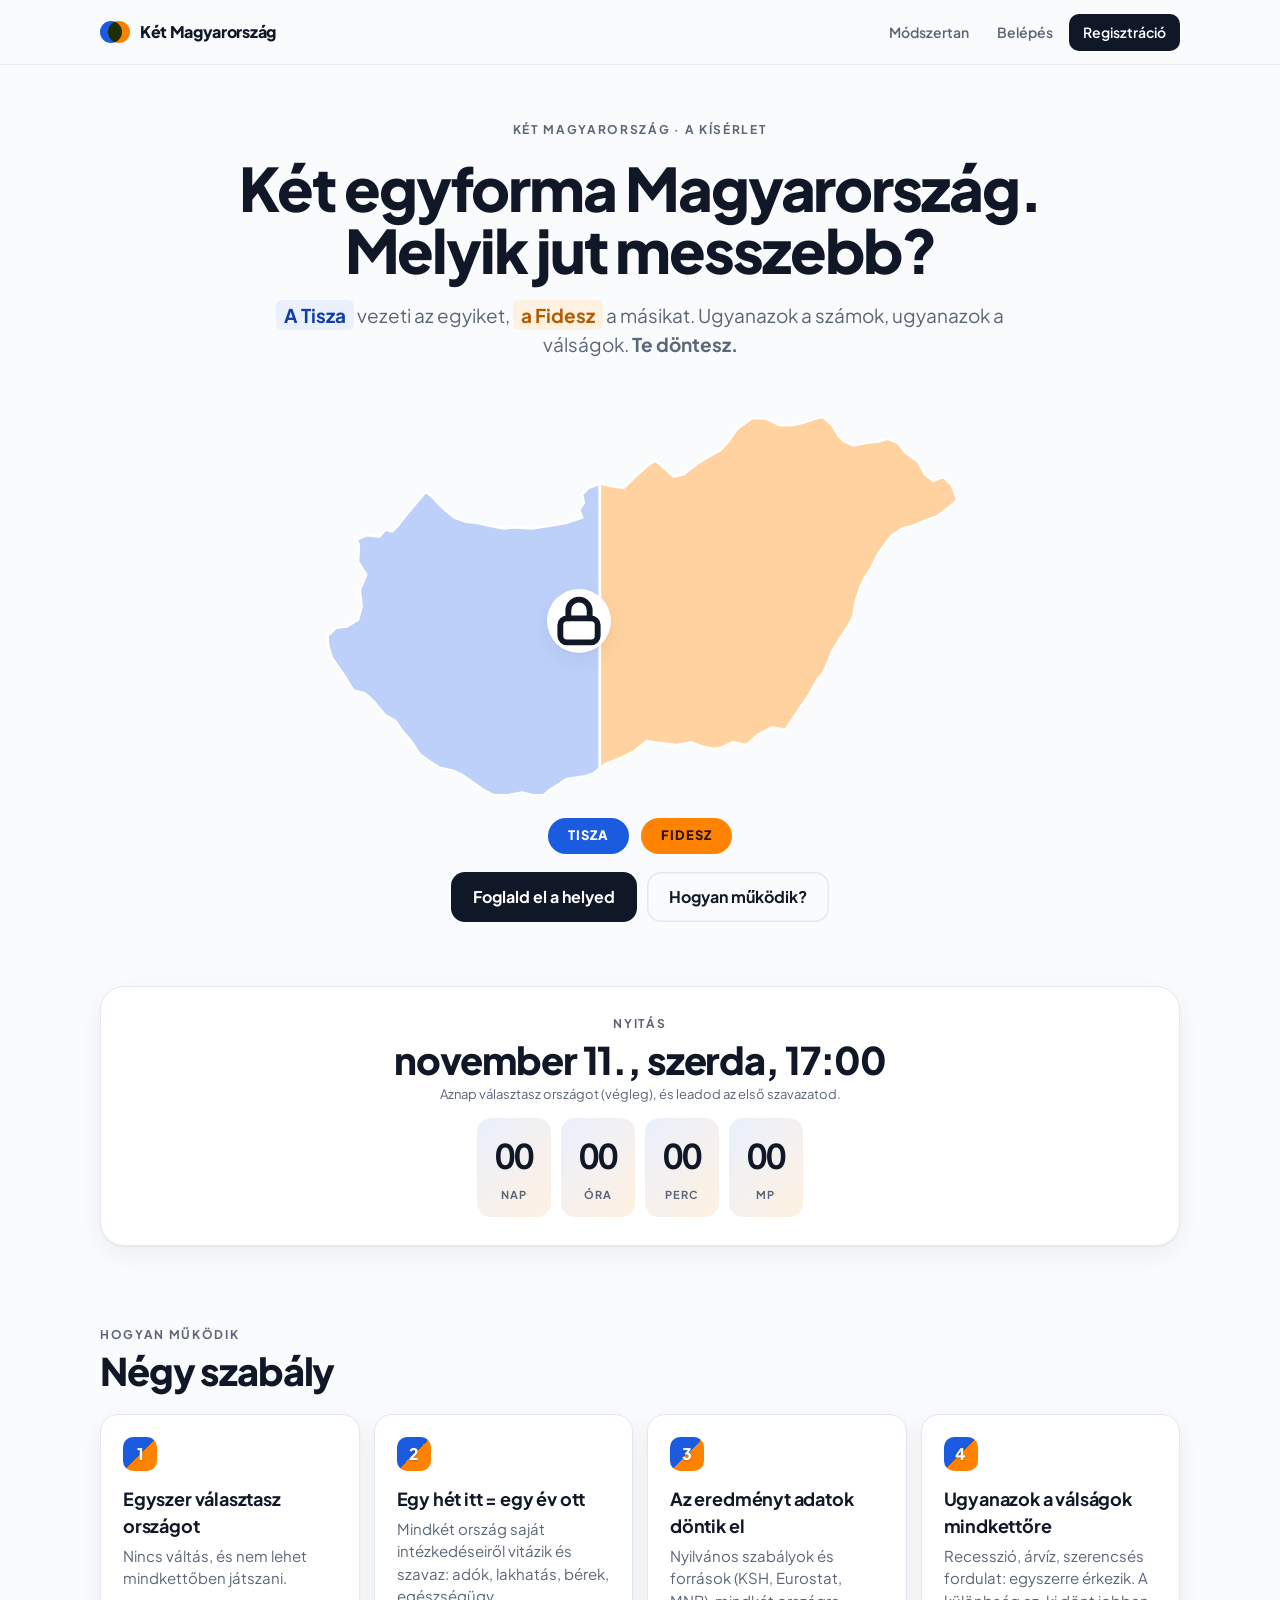
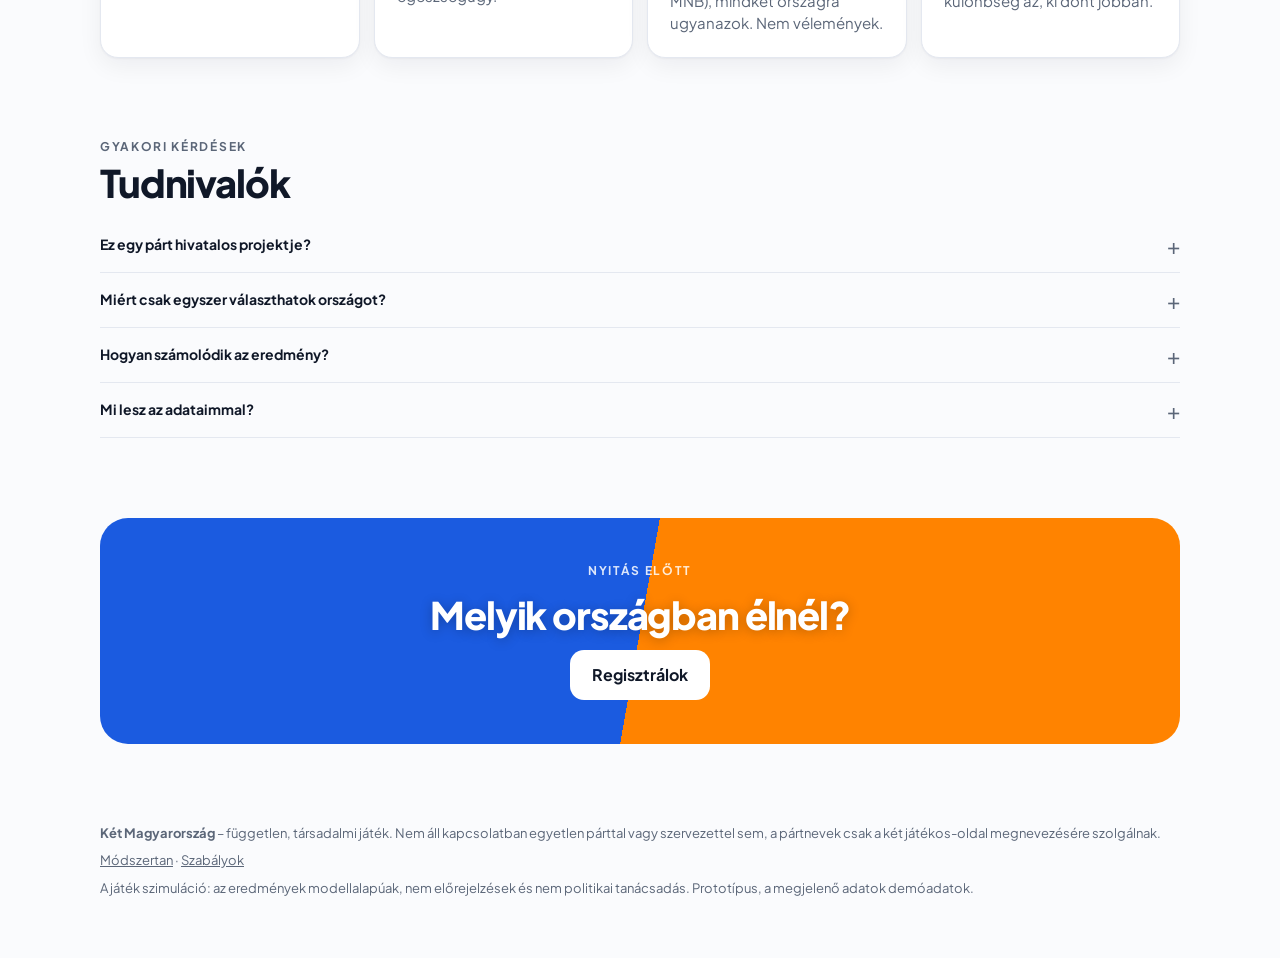
==== commit 65a36e15: "Regisztráció gomb felirata fehér a fekete gombon Co-Authored-By: Claude Sonnet 5.5 <noreply@anthropi" ====
--- a/demo/index.html
+++ b/demo/index.html
@@ -9,7 +9,7 @@
   <link rel="preconnect" href="https://fonts.googleapis.com">
   <link rel="preconnect" href="https://fonts.gstatic.com" crossorigin>
   <link href="https://fonts.googleapis.com/css2?family=Plus+Jakarta+Sans:wght@400;600;700;800&display=swap" rel="stylesheet">
-  <link rel="stylesheet" href="styles.css?v=demo3">
+  <link rel="stylesheet" href="styles.css?v=demo4">
   <link rel="manifest" href="manifest.json">
   <meta name="theme-color" content="#1b5be0">
   <meta name="apple-mobile-web-app-capable" content="yes">
@@ -26,15 +26,15 @@
     <div><a href="#/modszertan">Módszertan</a> · <a href="#/szabalyok">Szabályok</a></div>
     <div>A játék szimuláció: az eredmények modellalapúak, nem előrejelzések és nem politikai tanácsadás. Prototípus, a megjelenő adatok demóadatok.</div>
   </div></footer>
-  <script src="config.js?v=demo3"></script>
-  <script src="data/catalog.js?v=demo3"></script>
-  <script src="vote.js?v=demo3"></script>
-  <script src="ui.js?v=demo3"></script>
-  <script src="civic.js?v=demo3"></script>
-  <script src="forum.js?v=demo3"></script>
-  <script src="country.js?v=demo3"></script>
-  <script src="pages.js?v=demo3"></script>
-  <script src="sb.js?v=demo3"></script>
-  <script src="app.js?v=demo3"></script>
+  <script src="config.js?v=demo4"></script>
+  <script src="data/catalog.js?v=demo4"></script>
+  <script src="vote.js?v=demo4"></script>
+  <script src="ui.js?v=demo4"></script>
+  <script src="civic.js?v=demo4"></script>
+  <script src="forum.js?v=demo4"></script>
+  <script src="country.js?v=demo4"></script>
+  <script src="pages.js?v=demo4"></script>
+  <script src="sb.js?v=demo4"></script>
+  <script src="app.js?v=demo4"></script>
 </body>
 </html>
--- a/demo/styles.css
+++ b/demo/styles.css
@@ -35,6 +35,7 @@
 .nav { display: flex; align-items: center; gap: 4px; }
 .nav a { text-decoration: none; padding: 8px 12px; border-radius: 10px; font-weight: 600; font-size: 14px; color: var(--muted); }
 .nav a:hover, .nav a.on { color: var(--ink); background: #eef1f6; }
+.nav a.btn, .nav a.btn:hover { background: var(--ink); color: #fff; }
 
 /* buttons */
 .btn { display: inline-flex; align-items: center; justify-content: center; gap: 8px; border: 0; cursor: pointer; text-decoration: none; font-weight: 700; padding: 13px 22px; border-radius: 14px; background: var(--ink); color: #fff; transition: transform 0.12s, box-shadow 0.12s, opacity 0.12s; }
